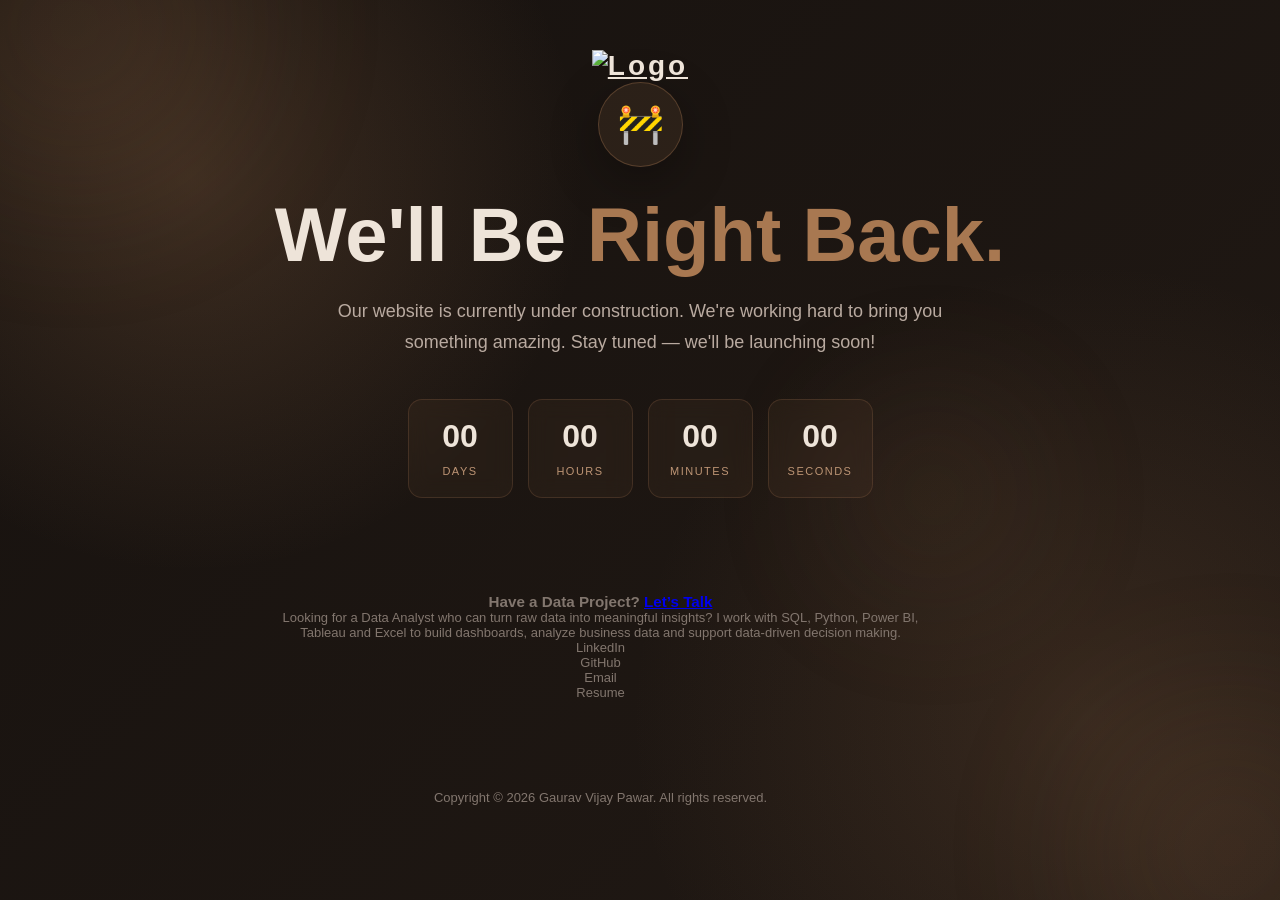
==== construction.html @ 31c05a86 "Add files via upload" ====
<!DOCTYPE html>
<html lang="en">

<head>
    <meta charset="UTF-8">
    <meta name="viewport" content="width=device-width, initial-scale=1.0">

    <title>Coming Soon | Under Construction</title>

    <style>
        :root {
            --primary: rgba(168, 120, 81, 1);
            --primary-light: hsl(27, 35%, 60%);
            --primary-dark: hsl(27, 35%, 35%);

            --bg-dark: #17120f;
            --bg-medium: #211914;

            --white: #ffffff;
            --cream: #eee4d9;
            --muted: #b9aaa0;
        }

        * {
            margin: 0;
            padding: 0;
            box-sizing: border-box;
        }

        body {
            min-height: 100vh;
            font-family: Arial, Helvetica, sans-serif;
            color: var(--white);

            display: flex;
            align-items: center;
            justify-content: center;

            overflow: hidden;

            background:
                radial-gradient(circle at 15% 20%,
                    rgba(168, 120, 81, 0.25),
                    transparent 30%),
                radial-gradient(circle at 85% 80%,
                    rgba(168, 120, 81, 0.18),
                    transparent 35%),
                linear-gradient(135deg,
                    var(--bg-dark),
                    var(--bg-medium));
        }

        /* Background */
        .background {
            position: fixed;
            inset: 0;
            overflow: hidden;
            z-index: -1;
        }

        .circle {
            position: absolute;
            border-radius: 50%;

            background: var(--primary);

            filter: blur(80px);
            opacity: 0.12;

            animation: float 10s infinite ease-in-out;
        }

        .circle:nth-child(1) {
            width: 350px;
            height: 350px;
            top: -150px;
            left: -100px;
        }

        .circle:nth-child(2) {
            width: 300px;
            height: 300px;
            right: -100px;
            bottom: -100px;
            animation-delay: 2s;
        }

        .circle:nth-child(3) {
            width: 180px;
            height: 180px;
            right: 20%;
            top: 45%;
            animation-delay: 4s;
        }

        @keyframes float {

            0%,
            100% {
                transform: translate(0, 0);
            }

            50% {
                transform: translate(20px, -30px);
            }
        }

        /* Main Container */
        .container {
            width: 90%;
            max-width: 850px;

            text-align: center;

            padding: 45px 30px;
        }

        /* Logo */
        .logo {
            font-size: 28px;
            font-weight: 800;

            letter-spacing: 3px;

            margin-bottom: 45px;

            color: var(--cream);
        }

        .logo span {
            color: var(--primary);
        }

        /* Icon */
        .icon {
            width: 85px;
            height: 85px;

            margin: 0 auto 28px;

            display: flex;
            align-items: center;
            justify-content: center;

            border-radius: 50%;

            background: rgba(168, 120, 81, 0.12);

            border: 1px solid rgba(168, 120, 81, 0.35);

            font-size: 38px;

            box-shadow:
                0 15px 50px rgba(0, 0, 0, 0.3);

            animation: pulse 3s infinite;
        }

        @keyframes pulse {

            0%,
            100% {
                transform: scale(1);
                box-shadow:
                    0 15px 50px rgba(0, 0, 0, 0.3);
            }

            50% {
                transform: scale(1.04);
                box-shadow:
                    0 15px 60px rgba(168, 120, 81, 0.18);
            }
        }

        /* Heading */
        h1 {
            font-size: clamp(42px, 7vw, 76px);

            line-height: 1.05;

            font-weight: 800;

            margin-bottom: 22px;

            color: var(--cream);
        }

        h1 span {
            color: var(--primary);
        }

        /* Description */
        .subtitle {
            max-width: 620px;

            margin: 0 auto;

            color: var(--muted);

            font-size: 18px;

            line-height: 1.7;
        }

        /* Countdown */
        .countdown {
            display: flex;

            justify-content: center;

            gap: 15px;

            margin: 42px 0;

            flex-wrap: wrap;
        }

        .time-box {
            min-width: 105px;

            padding: 18px 15px;

            border-radius: 14px;

            background:
                rgba(168, 120, 81, 0.08);

            border:
                1px solid rgba(168, 120, 81, 0.22);

            backdrop-filter: blur(10px);

            transition: 0.3s ease;
        }

        .time-box:hover {
            transform: translateY(-5px);

            background:
                rgba(168, 120, 81, 0.14);

            border-color:
                rgba(168, 120, 81, 0.45);
        }

        .time-box strong {
            display: block;

            font-size: 32px;

            margin-bottom: 6px;

            color: var(--cream);
        }

        .time-box small {
            color: var(--primary-light);

            text-transform: uppercase;

            font-size: 11px;

            letter-spacing: 1.5px;
        }

        /* Button */
        .button {
            display: inline-block;

            padding: 15px 32px;

            border-radius: 50px;

            background:
                var(--primary);

            color: #ffffff;

            text-decoration: none;

            font-weight: 700;

            transition: 0.3s ease;

            box-shadow:
                0 10px 30px rgba(168, 120, 81, 0.25);
        }

        .button:hover {
            transform: translateY(-3px);

            background:
                hsl(27, 35%, 57%);

            box-shadow:
                0 15px 40px rgba(168, 120, 81, 0.4);
        }

        /* Footer */
        .footer {
            margin-top: 50px;

            color: #82766e;

            font-size: 13px;
        }

        /* Mobile */
        @media (max-width: 600px) {

            .container {
                padding: 30px 15px;
            }

            .logo {
                font-size: 23px;
                margin-bottom: 35px;
            }

            .icon {
                width: 75px;
                height: 75px;
                font-size: 32px;
            }

            .subtitle {
                font-size: 16px;
            }

            .countdown {
                gap: 8px;
                margin: 32px 0;
            }

            .time-box {
                min-width: 76px;
                padding: 14px 8px;
            }

            .time-box strong {
                font-size: 25px;
            }

            .time-box small {
                font-size: 9px;
            }

            .button {
                padding: 13px 27px;
            }
        }
    </style>
</head>

<body>

    <!-- Animated Background -->
    <div class="background">
        <div class="circle"></div>
        <div class="circle"></div>
        <div class="circle"></div>
    </div>


    <main class="container">

        <!-- Logo -->
        <a href="index.html" class="logo">
            <img src="img/logo.png" alt="Logo">
        </a>


        <!-- Construction Icon -->
        <div class="icon">
            🚧
        </div>


        <!-- Heading -->
        <h1>
            We'll Be <span>Right Back.</span>
        </h1>


        <!-- Description -->
        <p class="subtitle">
            Our website is currently under construction.
            We're working hard to bring you something amazing.
            Stay tuned — we'll be launching soon!
        </p>


        <!-- Countdown -->
        <div class="countdown">

            <div class="time-box">
                <strong id="days">00</strong>
                <small>Days</small>
            </div>

            <div class="time-box">
                <strong id="hours">00</strong>
                <small>Hours</small>
            </div>

            <div class="time-box">
                <strong id="minutes">00</strong>
                <small>Minutes</small>
            </div>

            <div class="time-box">
                <strong id="seconds">00</strong>
                <small>Seconds</small>
            </div>

        </div>


        <!-- footer start -->
        <footer class="footer">
            <div class="footer_top">
                <div class="container">

                    <div class="row">
                        <div class="col-lg-8">
                            <div class="lets_talk">
                                <h3>
                                    Have a Data Project?
                                    <a href="mailto:gauravpawar28396@gmail.com">
                                        Let’s Talk
                                    </a>
                                </h3>

                                <p>
                                    Looking for a Data Analyst who can turn raw data into
                                    meaningful insights? I work with SQL, Python, Power BI,
                                    Tableau and Excel to build dashboards, analyze business
                                    data and support data-driven decision making.
                                </p>
                            </div>
                        </div>
                    </div>

                    <div class="row">

                        <!-- LinkedIn -->
                        <div class="col-md-3">
                            <div class="single_links d-flex justify-content-between align-items-center">
                                <span>LinkedIn</span>
                                <a href="https://www.linkedin.com/in/gauravpawar" target="_blank"
                                    rel="noopener noreferrer" aria-label="Gaurav Pawar LinkedIn">
                                    <i class="fa fa-linkedin"></i>
                                </a>
                            </div>
                        </div>

                        <!-- GitHub -->
                        <div class="col-md-3">
                            <div class="single_links d-flex justify-content-between align-items-center">
                                <span>GitHub</span>
                                <a href="#" target="_blank" rel="noopener noreferrer" aria-label="Gaurav Pawar GitHub">
                                    <i class="fa fa-github"></i>
                                </a>
                            </div>
                        </div>

                        <!-- Email -->
                        <div class="col-md-3">
                            <div class="single_links d-flex justify-content-between align-items-center">
                                <span>Email</span>
                                <a href="mailto:gauravpawar28396@gmail.com" aria-label="Email Gaurav Pawar">
                                    <i class="fa fa-envelope"></i>
                                </a>
                            </div>
                        </div>

                        <!-- Resume -->
                        <div class="col-md-3">
                            <div class="single_links d-flex justify-content-between align-items-center">
                                <span>Resume</span>
                                <a href="Gaurav_Pawar_Data_Analyst_Resume.pdf" target="_blank"
                                    aria-label="View Gaurav Pawar Resume">
                                    <i class="fa fa-file-text"></i>
                                </a>
                            </div>
                        </div>

                    </div>

                </div>
            </div>

            <div class="copy-right_text">
                <div class="container">

                    <div class="footer_border"></div>

                    <div class="row">
                        <div class="col-xl-12">

                            <p class="copy_right text-center">
                                Copyright &copy;
                                <script>
                                    document.write(new Date().getFullYear());
                                </script>
                                Gaurav Vijay Pawar. All rights reserved.
                            </p>

                        </div>
                    </div>

                </div>
            </div>
        </footer>
        <!--/ footer end -->


    </main>


    <script>

        /* ===============================
           WEBSITE LAUNCH DATE
        =============================== */

        const launchDate =
            new Date("September 30, 2026 12:00:00").getTime();


        const timer = setInterval(function () {

            const now =
                new Date().getTime();

            const distance =
                launchDate - now;


            const days =
                Math.floor(
                    distance /
                    (1000 * 60 * 60 * 24)
                );


            const hours =
                Math.floor(
                    (distance %
                        (1000 * 60 * 60 * 24)) /
                    (1000 * 60 * 60)
                );


            const minutes =
                Math.floor(
                    (distance %
                        (1000 * 60 * 60)) /
                    (1000 * 60)
                );


            const seconds =
                Math.floor(
                    (distance %
                        (1000 * 60)) /
                    1000
                );


            document.getElementById("days")
                .innerText =
                String(days).padStart(2, "0");


            document.getElementById("hours")
                .innerText =
                String(hours).padStart(2, "0");


            document.getElementById("minutes")
                .innerText =
                String(minutes).padStart(2, "0");


            document.getElementById("seconds")
                .innerText =
                String(seconds).padStart(2, "0");


            if (distance < 0) {

                clearInterval(timer);

                document.getElementById("days")
                    .innerText = "00";

                document.getElementById("hours")
                    .innerText = "00";

                document.getElementById("minutes")
                    .innerText = "00";

                document.getElementById("seconds")
                    .innerText = "00";
            }

        }, 1000);

    </script>

</body>

</html>
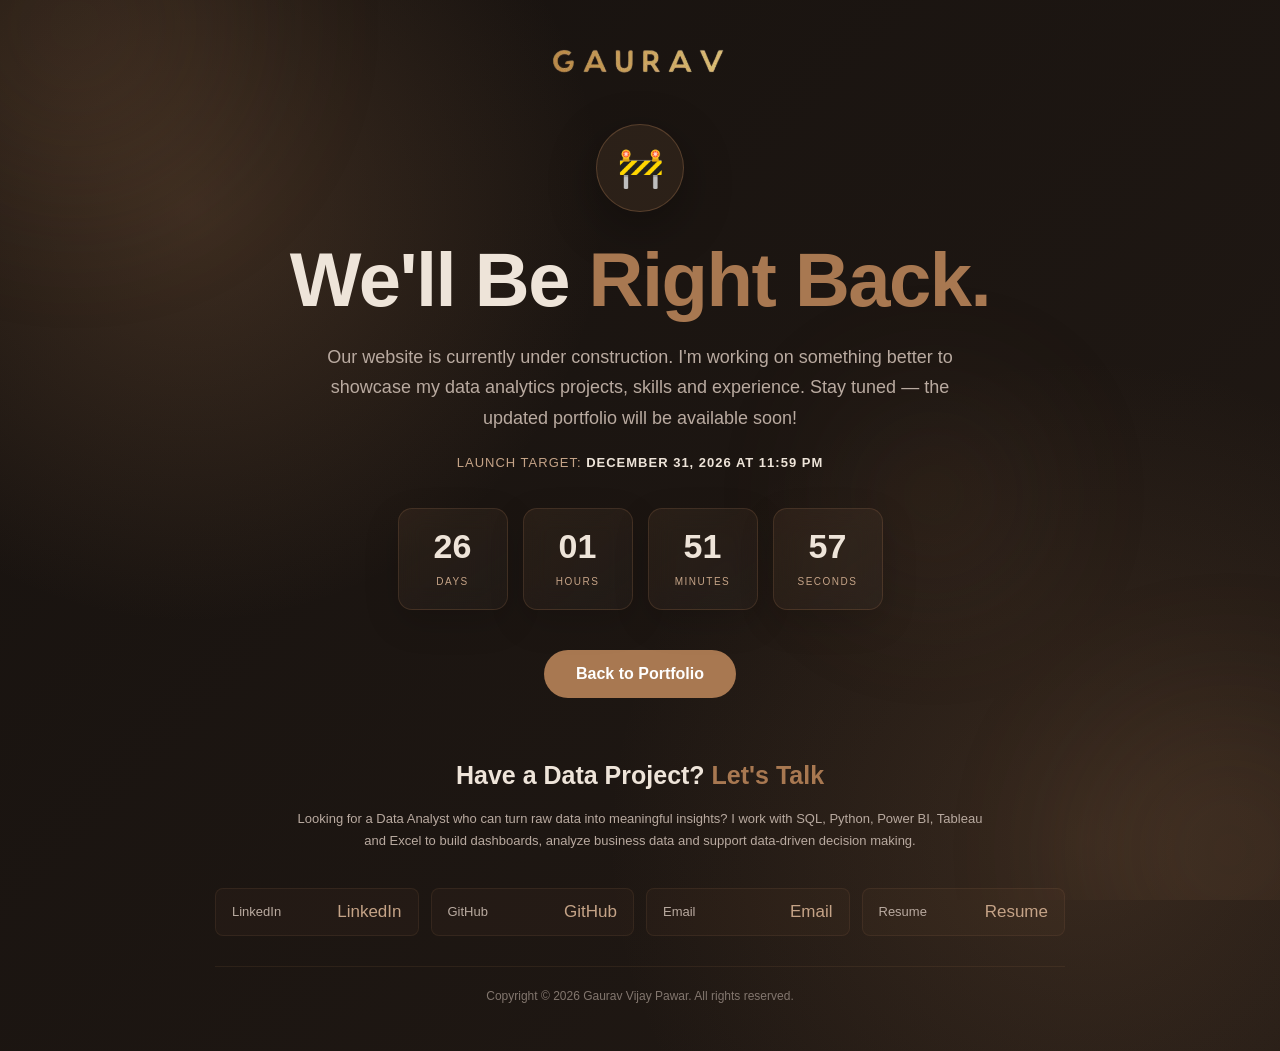
==== commit 217617ad: "updated 8 Oct code" ====
--- a/construction.html
+++ b/construction.html
@@ -5,12 +5,15 @@
     <meta charset="UTF-8">
     <meta name="viewport" content="width=device-width, initial-scale=1.0">
 
-    <title>Coming Soon | Under Construction</title>
+    <title>Coming Soon | Gaurav Pawar</title>
+
+    <meta name="description"
+        content="Gaurav Pawar Data Analyst Portfolio — Website currently under construction.">
 
     <style>
         :root {
             --primary: rgba(168, 120, 81, 1);
-            --primary-light: hsl(27, 35%, 60%);
+            --primary-light: hsl(27, 35%, 65%);
             --primary-dark: hsl(27, 35%, 35%);
 
             --bg-dark: #17120f;
@@ -19,7 +22,15 @@
             --white: #ffffff;
             --cream: #eee4d9;
             --muted: #b9aaa0;
-        }
+            --muted-dark: #82766e;
+
+            --glass-bg: rgba(255, 255, 255, 0.035);
+            --glass-border: rgba(168, 120, 81, 0.22);
+        }
+
+        /* =========================================
+           RESET
+        ========================================= */
 
         * {
             margin: 0;
@@ -27,52 +38,79 @@
             box-sizing: border-box;
         }
 
+        html {
+            scroll-behavior: smooth;
+        }
+
         body {
             min-height: 100vh;
-            font-family: Arial, Helvetica, sans-serif;
+
+            font-family:
+                Arial,
+                Helvetica,
+                sans-serif;
+
             color: var(--white);
 
             display: flex;
             align-items: center;
             justify-content: center;
 
-            overflow: hidden;
+            overflow-x: hidden;
 
             background:
-                radial-gradient(circle at 15% 20%,
+                radial-gradient(
+                    circle at 15% 20%,
                     rgba(168, 120, 81, 0.25),
-                    transparent 30%),
-                radial-gradient(circle at 85% 80%,
+                    transparent 30%
+                ),
+                radial-gradient(
+                    circle at 85% 80%,
                     rgba(168, 120, 81, 0.18),
-                    transparent 35%),
-                linear-gradient(135deg,
+                    transparent 35%
+                ),
+                linear-gradient(
+                    135deg,
                     var(--bg-dark),
-                    var(--bg-medium));
-        }
-
-        /* Background */
+                    var(--bg-medium)
+                );
+        }
+
+
+        /* =========================================
+           ANIMATED BACKGROUND
+        ========================================= */
+
         .background {
             position: fixed;
             inset: 0;
+
             overflow: hidden;
+
             z-index: -1;
+
+            pointer-events: none;
         }
 
         .circle {
             position: absolute;
+
             border-radius: 50%;
 
             background: var(--primary);
 
             filter: blur(80px);
+
             opacity: 0.12;
 
-            animation: float 10s infinite ease-in-out;
+            animation:
+                float 10s infinite ease-in-out;
         }
 
         .circle:nth-child(1) {
             width: 350px;
             height: 350px;
+
             top: -150px;
             left: -100px;
         }
@@ -80,16 +118,20 @@
         .circle:nth-child(2) {
             width: 300px;
             height: 300px;
+
             right: -100px;
             bottom: -100px;
+
             animation-delay: 2s;
         }
 
         .circle:nth-child(3) {
             width: 180px;
             height: 180px;
+
             right: 20%;
             top: 45%;
+
             animation-delay: 4s;
         }
 
@@ -105,55 +147,81 @@
             }
         }
 
-        /* Main Container */
+
+        /* =========================================
+           MAIN CONTAINER
+        ========================================= */
+
         .container {
-            width: 90%;
-            max-width: 850px;
+            width: 92%;
+            max-width: 900px;
 
             text-align: center;
 
-            padding: 45px 30px;
-        }
-
-        /* Logo */
+            padding: 45px 25px;
+        }
+
+
+        /* =========================================
+           LOGO
+        ========================================= */
+
         .logo {
-            font-size: 28px;
-            font-weight: 800;
-
-            letter-spacing: 3px;
-
-            margin-bottom: 45px;
-
-            color: var(--cream);
-        }
-
-        .logo span {
-            color: var(--primary);
-        }
-
-        /* Icon */
+            display: inline-block;
+
+            margin-bottom: 42px;
+
+            transition:
+                transform 0.3s ease,
+                opacity 0.3s ease;
+        }
+
+        .logo:hover {
+            transform: translateY(-2px);
+
+            opacity: 0.9;
+        }
+
+        .logo img {
+            max-width: 180px;
+            height: auto;
+
+            display: block;
+
+            margin: auto;
+        }
+
+
+        /* =========================================
+           CONSTRUCTION ICON
+        ========================================= */
+
         .icon {
-            width: 85px;
-            height: 85px;
+            width: 88px;
+            height: 88px;
 
             margin: 0 auto 28px;
 
             display: flex;
+
             align-items: center;
             justify-content: center;
 
             border-radius: 50%;
 
-            background: rgba(168, 120, 81, 0.12);
-
-            border: 1px solid rgba(168, 120, 81, 0.35);
+            background:
+                rgba(168, 120, 81, 0.12);
+
+            border:
+                1px solid rgba(168, 120, 81, 0.35);
 
             font-size: 38px;
 
             box-shadow:
                 0 15px 50px rgba(0, 0, 0, 0.3);
 
-            animation: pulse 3s infinite;
+            animation:
+                pulse 3s infinite ease-in-out;
         }
 
         @keyframes pulse {
@@ -161,20 +229,27 @@
             0%,
             100% {
                 transform: scale(1);
+
                 box-shadow:
                     0 15px 50px rgba(0, 0, 0, 0.3);
             }
 
             50% {
-                transform: scale(1.04);
+                transform: scale(1.05);
+
                 box-shadow:
                     0 15px 60px rgba(168, 120, 81, 0.18);
             }
         }
 
-        /* Heading */
+
+        /* =========================================
+           HEADING
+        ========================================= */
+
         h1 {
-            font-size: clamp(42px, 7vw, 76px);
+            font-size:
+                clamp(42px, 7vw, 76px);
 
             line-height: 1.05;
 
@@ -183,15 +258,21 @@
             margin-bottom: 22px;
 
             color: var(--cream);
+
+            letter-spacing: -1.5px;
         }
 
         h1 span {
             color: var(--primary);
         }
 
-        /* Description */
+
+        /* =========================================
+           DESCRIPTION
+        ========================================= */
+
         .subtitle {
-            max-width: 620px;
+            max-width: 650px;
 
             margin: 0 auto;
 
@@ -202,7 +283,34 @@
             line-height: 1.7;
         }
 
-        /* Countdown */
+
+        /* =========================================
+           DEADLINE TEXT
+        ========================================= */
+
+        .deadline {
+            margin-top: 22px;
+
+            color: var(--primary-light);
+
+            font-size: 13px;
+
+            letter-spacing: 1px;
+
+            text-transform: uppercase;
+        }
+
+        .deadline strong {
+            color: var(--cream);
+
+            font-weight: 600;
+        }
+
+
+        /* =========================================
+           COUNTDOWN
+        ========================================= */
+
         .countdown {
             display: flex;
 
@@ -210,27 +318,44 @@
 
             gap: 15px;
 
-            margin: 42px 0;
+            margin: 38px 0 40px;
 
             flex-wrap: wrap;
         }
 
+
+        /* =========================================
+           TIME BOX
+        ========================================= */
+
         .time-box {
-            min-width: 105px;
-
-            padding: 18px 15px;
+            min-width: 110px;
+
+            padding: 20px 15px;
 
             border-radius: 14px;
 
             background:
-                rgba(168, 120, 81, 0.08);
+                linear-gradient(
+                    145deg,
+                    rgba(168, 120, 81, 0.10),
+                    rgba(255, 255, 255, 0.025)
+                );
 
             border:
-                1px solid rgba(168, 120, 81, 0.22);
-
-            backdrop-filter: blur(10px);
-
-            transition: 0.3s ease;
+                1px solid var(--glass-border);
+
+            backdrop-filter: blur(12px);
+
+            -webkit-backdrop-filter: blur(12px);
+
+            box-shadow:
+                0 12px 35px rgba(0, 0, 0, 0.15);
+
+            transition:
+                transform 0.3s ease,
+                background 0.3s ease,
+                border-color 0.3s ease;
         }
 
         .time-box:hover {
@@ -243,14 +368,19 @@
                 rgba(168, 120, 81, 0.45);
         }
 
+
         .time-box strong {
             display: block;
 
-            font-size: 32px;
-
-            margin-bottom: 6px;
+            font-size: 34px;
+
+            line-height: 1;
+
+            margin-bottom: 8px;
 
             color: var(--cream);
+
+            font-weight: 700;
         }
 
         .time-box small {
@@ -258,16 +388,25 @@
 
             text-transform: uppercase;
 
-            font-size: 11px;
+            font-size: 10px;
 
             letter-spacing: 1.5px;
         }
 
-        /* Button */
+
+        /* =========================================
+           BUTTON
+        ========================================= */
+
         .button {
-            display: inline-block;
+            display: inline-flex;
+
+            align-items: center;
+            justify-content: center;
 
             padding: 15px 32px;
+
+            min-width: 150px;
 
             border-radius: 50px;
 
@@ -280,10 +419,10 @@
 
             font-weight: 700;
 
-            transition: 0.3s ease;
-
-            box-shadow:
-                0 10px 30px rgba(168, 120, 81, 0.25);
+            transition:
+                transform 0.3s ease,
+                background 0.3s ease,
+                box-shadow 0.3s ease;
         }
 
         .button:hover {
@@ -296,45 +435,205 @@
                 0 15px 40px rgba(168, 120, 81, 0.4);
         }
 
-        /* Footer */
+
+        /* =========================================
+           FOOTER
+        ========================================= */
+
         .footer {
             margin-top: 50px;
 
-            color: #82766e;
+            color: var(--muted-dark);
 
             font-size: 13px;
         }
 
-        /* Mobile */
-        @media (max-width: 600px) {
+        .footer_top {
+            padding-top: 10px;
+        }
+
+        .lets_talk {
+            margin-bottom: 35px;
+        }
+
+        .lets_talk h3 {
+            color: var(--cream);
+
+            font-size: 25px;
+
+            margin-bottom: 15px;
+
+            line-height: 1.4;
+        }
+
+        .lets_talk h3 a {
+            color: var(--primary);
+
+            text-decoration: none;
+
+            transition: color 0.3s ease;
+        }
+
+        .lets_talk h3 a:hover {
+            color: var(--primary-light);
+        }
+
+        .lets_talk p {
+            max-width: 700px;
+
+            margin: auto;
+
+            color: var(--muted);
+
+            line-height: 1.7;
+        }
+
+
+        /* =========================================
+           SOCIAL / FOOTER LINKS
+        ========================================= */
+
+        .footer-links {
+            display: grid;
+
+            grid-template-columns:
+                repeat(4, 1fr);
+
+            gap: 12px;
+
+            margin-top: 30px;
+        }
+
+        .single_links {
+            display: flex;
+
+            align-items: center;
+            justify-content: space-between;
+
+            padding: 13px 16px;
+
+            border-radius: 8px;
+
+            background:
+                rgba(168, 120, 81, 0.05);
+
+            border:
+                1px solid rgba(168, 120, 81, 0.12);
+
+            transition:
+                transform 0.3s ease,
+                border-color 0.3s ease,
+                background 0.3s ease;
+        }
+
+        .single_links:hover {
+            transform: translateY(-3px);
+
+            background:
+                rgba(168, 120, 81, 0.10);
+
+            border-color:
+                rgba(168, 120, 81, 0.30);
+        }
+
+        .single_links span {
+            color: var(--muted);
+        }
+
+        .single_links a {
+            color: var(--primary-light);
+
+            font-size: 17px;
+
+            text-decoration: none;
+        }
+
+        .single_links a:hover {
+            color: var(--cream);
+        }
+
+
+        /* =========================================
+           COPYRIGHT
+        ========================================= */
+
+        .copy-right_text {
+            margin-top: 30px;
+        }
+
+        .footer_border {
+            width: 100%;
+
+            height: 1px;
+
+            margin-bottom: 20px;
+
+            background:
+                rgba(168, 120, 81, 0.12);
+        }
+
+        .copy_right {
+            color: var(--muted-dark);
+
+            font-size: 12px;
+
+            line-height: 1.6;
+        }
+
+
+        /* =========================================
+           MOBILE
+        ========================================= */
+
+        @media (max-width: 700px) {
 
             .container {
-                padding: 30px 15px;
+                width: 94%;
+
+                padding:
+                    30px 10px;
             }
 
             .logo {
-                font-size: 23px;
-                margin-bottom: 35px;
+                margin-bottom: 32px;
+            }
+
+            .logo img {
+                max-width: 150px;
             }
 
             .icon {
                 width: 75px;
                 height: 75px;
+
                 font-size: 32px;
+            }
+
+            h1 {
+                font-size:
+                    clamp(38px, 12vw, 55px);
+
+                letter-spacing: -1px;
             }
 
             .subtitle {
                 font-size: 16px;
+
+                line-height: 1.65;
             }
 
             .countdown {
                 gap: 8px;
-                margin: 32px 0;
+
+                margin:
+                    30px 0 35px;
             }
 
             .time-box {
                 min-width: 76px;
-                padding: 14px 8px;
+
+                padding:
+                    14px 8px;
             }
 
             .time-box strong {
@@ -343,18 +642,65 @@
 
             .time-box small {
                 font-size: 9px;
+
+                letter-spacing: 1px;
             }
 
             .button {
-                padding: 13px 27px;
+                padding:
+                    13px 27px;
+            }
+
+            .footer {
+                margin-top: 40px;
+            }
+
+            .lets_talk h3 {
+                font-size: 21px;
+            }
+
+            .lets_talk p {
+                font-size: 13px;
+            }
+
+            .footer-links {
+                grid-template-columns:
+                    repeat(2, 1fr);
+
+                gap: 8px;
+            }
+
+            .single_links {
+                padding:
+                    11px 12px;
+            }
+        }
+
+
+        @media (max-width: 400px) {
+
+            .footer-links {
+                grid-template-columns: 1fr;
+            }
+
+            .time-box {
+                min-width: 70px;
+            }
+
+            .time-box strong {
+                font-size: 23px;
             }
         }
     </style>
 </head>
 
+
 <body>
 
-    <!-- Animated Background -->
+    <!-- =========================================
+         ANIMATED BACKGROUND
+    ========================================== -->
+
     <div class="background">
         <div class="circle"></div>
         <div class="circle"></div>
@@ -362,35 +708,57 @@
     </div>
 
 
+    <!-- =========================================
+         MAIN
+    ========================================== -->
+
     <main class="container">
 
         <!-- Logo -->
+
         <a href="index.html" class="logo">
-            <img src="img/logo.png" alt="Logo">
+            <img src="img/logo.png"
+                alt="Gaurav Pawar Logo">
         </a>
 
 
         <!-- Construction Icon -->
+
         <div class="icon">
             🚧
         </div>
 
 
         <!-- Heading -->
+
         <h1>
-            We'll Be <span>Right Back.</span>
+            We'll Be
+            <span>Right Back.</span>
         </h1>
 
 
         <!-- Description -->
+
         <p class="subtitle">
             Our website is currently under construction.
-            We're working hard to bring you something amazing.
-            Stay tuned — we'll be launching soon!
+            I'm working on something better to showcase my
+            data analytics projects, skills and experience.
+            Stay tuned — the updated portfolio will be available soon!
         </p>
 
 
+        <!-- Automatically calculated deadline -->
+
+        <div class="deadline">
+            Launch target:
+            <strong id="deadline-date">
+                End of this month
+            </strong>
+        </div>
+
+
         <!-- Countdown -->
+
         <div class="countdown">
 
             <div class="time-box">
@@ -416,133 +784,278 @@
         </div>
 
 
-        <!-- footer start -->
+        <!-- Back to portfolio -->
+
+        <a href="index.html"
+            class="button">
+            Back to Portfolio
+        </a>
+
+
+        <!-- =====================================
+             FOOTER
+        ====================================== -->
+
         <footer class="footer">
+
             <div class="footer_top">
-                <div class="container">
-
-                    <div class="row">
-                        <div class="col-lg-8">
-                            <div class="lets_talk">
-                                <h3>
-                                    Have a Data Project?
-                                    <a href="mailto:gauravpawar28396@gmail.com">
-                                        Let’s Talk
-                                    </a>
-                                </h3>
-
-                                <p>
-                                    Looking for a Data Analyst who can turn raw data into
-                                    meaningful insights? I work with SQL, Python, Power BI,
-                                    Tableau and Excel to build dashboards, analyze business
-                                    data and support data-driven decision making.
-                                </p>
-                            </div>
-                        </div>
+
+                <div class="lets_talk">
+
+                    <h3>
+                        Have a Data Project?
+                        <a href="mailto:gauravpawar28396@gmail.com">
+                            Let's Talk
+                        </a>
+                    </h3>
+
+                    <p>
+                        Looking for a Data Analyst who can turn raw
+                        data into meaningful insights? I work with SQL,
+                        Python, Power BI, Tableau and Excel to build
+                        dashboards, analyze business data and support
+                        data-driven decision making.
+                    </p>
+
+                </div>
+
+
+                <!-- Footer Links -->
+
+                <div class="footer-links">
+
+                    <!-- LinkedIn -->
+
+                    <div class="single_links">
+
+                        <span>
+                            LinkedIn
+                        </span>
+
+                        <a href="https://www.linkedin.com/in/gauravpawar"
+                            target="_blank"
+                            rel="noopener noreferrer"
+                            aria-label="Gaurav Pawar LinkedIn">
+
+                            LinkedIn
+
+                        </a>
+
                     </div>
 
-                    <div class="row">
-
-                        <!-- LinkedIn -->
-                        <div class="col-md-3">
-                            <div class="single_links d-flex justify-content-between align-items-center">
-                                <span>LinkedIn</span>
-                                <a href="https://www.linkedin.com/in/gauravpawar" target="_blank"
-                                    rel="noopener noreferrer" aria-label="Gaurav Pawar LinkedIn">
-                                    <i class="fa fa-linkedin"></i>
-                                </a>
-                            </div>
-                        </div>
-
-                        <!-- GitHub -->
-                        <div class="col-md-3">
-                            <div class="single_links d-flex justify-content-between align-items-center">
-                                <span>GitHub</span>
-                                <a href="#" target="_blank" rel="noopener noreferrer" aria-label="Gaurav Pawar GitHub">
-                                    <i class="fa fa-github"></i>
-                                </a>
-                            </div>
-                        </div>
-
-                        <!-- Email -->
-                        <div class="col-md-3">
-                            <div class="single_links d-flex justify-content-between align-items-center">
-                                <span>Email</span>
-                                <a href="mailto:gauravpawar28396@gmail.com" aria-label="Email Gaurav Pawar">
-                                    <i class="fa fa-envelope"></i>
-                                </a>
-                            </div>
-                        </div>
-
-                        <!-- Resume -->
-                        <div class="col-md-3">
-                            <div class="single_links d-flex justify-content-between align-items-center">
-                                <span>Resume</span>
-                                <a href="Gaurav_Pawar_Data_Analyst_Resume.pdf" target="_blank"
-                                    aria-label="View Gaurav Pawar Resume">
-                                    <i class="fa fa-file-text"></i>
-                                </a>
-                            </div>
-                        </div>
+
+                    <!-- GitHub -->
+
+                    <div class="single_links">
+
+                        <span>
+                            GitHub
+                        </span>
+
+                        <a href="https://github.com/gaurav2830"
+                            target="_blank"
+                            rel="noopener noreferrer"
+                            aria-label="Gaurav Pawar GitHub">
+
+                            GitHub
+
+                        </a>
 
                     </div>
 
+
+                    <!-- Email -->
+
+                    <div class="single_links">
+
+                        <span>
+                            Email
+                        </span>
+
+                        <a href="mailto:gauravpawar28396@gmail.com"
+                            aria-label="Email Gaurav Pawar">
+
+                            Email
+
+                        </a>
+
+                    </div>
+
+
+                    <!-- Resume -->
+
+                    <div class="single_links">
+
+                        <span>
+                            Resume
+                        </span>
+
+                        <a href="Gaurav_Pawar_Data_Analyst_Resume.pdf"
+                            target="_blank"
+                            rel="noopener noreferrer"
+                            aria-label="View Gaurav Pawar Resume">
+
+                            Resume
+
+                        </a>
+
+                    </div>
+
                 </div>
+
             </div>
 
+
+            <!-- Copyright -->
+
             <div class="copy-right_text">
-                <div class="container">
-
-                    <div class="footer_border"></div>
-
-                    <div class="row">
-                        <div class="col-xl-12">
-
-                            <p class="copy_right text-center">
-                                Copyright &copy;
-                                <script>
-                                    document.write(new Date().getFullYear());
-                                </script>
-                                Gaurav Vijay Pawar. All rights reserved.
-                            </p>
-
-                        </div>
-                    </div>
-
-                </div>
+
+                <div class="footer_border"></div>
+
+                <p class="copy_right">
+
+                    Copyright &copy;
+
+                    <span id="current-year"></span>
+
+                    Gaurav Vijay Pawar.
+                    All rights reserved.
+
+                </p>
+
             </div>
+
         </footer>
-        <!--/ footer end -->
-
 
     </main>
 
 
+    <!-- =========================================
+         AUTOMATIC MONTH-END COUNTDOWN
+    ========================================== -->
+
     <script>
 
-        /* ===============================
-           WEBSITE LAUNCH DATE
-        =============================== */
-
-        const launchDate =
-            new Date("September 30, 2026 12:00:00").getTime();
-
-
-        const timer = setInterval(function () {
-
-            const now =
-                new Date().getTime();
-
-            const distance =
-                launchDate - now;
-
+        /*
+        =====================================================
+        AUTOMATIC MONTH-END DEADLINE
+        =====================================================
+
+        This function calculates the last day of the
+        CURRENT month automatically.
+
+        Example:
+
+        October 2026
+        -> October 31, 2026
+
+        November 2026
+        -> November 30, 2026
+
+        December 2026
+        -> December 31, 2026
+
+        January 2027
+        -> January 31, 2027
+
+        No manual date update is required.
+        =====================================================
+        */
+
+        function getMonthEnd() {
+
+            const now = new Date();
+
+            /*
+            new Date(year, month + 1, 0)
+            returns the last day of the current month.
+            */
+
+            return new Date(
+                now.getFullYear(),
+                now.getMonth() + 1,
+                0,
+                23,
+                59,
+                59,
+                999
+            );
+        }
+
+
+        /*
+        =====================================================
+        FORMAT DEADLINE DATE
+        =====================================================
+        */
+
+        function updateDeadlineText(deadline) {
+
+            const options = {
+                day: "numeric",
+                month: "long",
+                year: "numeric"
+            };
+
+            document.getElementById("deadline-date")
+                .textContent =
+                deadline.toLocaleDateString(
+                    undefined,
+                    options
+                ) + " at 11:59 PM";
+        }
+
+
+        /*
+        =====================================================
+        UPDATE COUNTDOWN
+        =====================================================
+        */
+
+        function updateCountdown() {
+
+            const now = new Date();
+
+            let deadline = getMonthEnd();
+
+            let distance =
+                deadline.getTime() -
+                now.getTime();
+
+
+            /*
+            If the month has already ended,
+            calculate the next month's deadline.
+            */
+
+            if (distance <= 0) {
+
+                deadline =
+                    new Date(
+                        now.getFullYear(),
+                        now.getMonth() + 2,
+                        0,
+                        23,
+                        59,
+                        59,
+                        999
+                    );
+
+                distance =
+                    deadline.getTime() -
+                    now.getTime();
+            }
+
+
+            /*
+            Calculate time units
+            */
 
             const days =
                 Math.floor(
                     distance /
                     (1000 * 60 * 60 * 24)
                 );
-
 
             const hours =
                 Math.floor(
@@ -551,7 +1064,6 @@
                     (1000 * 60 * 60)
                 );
 
-
             const minutes =
                 Math.floor(
                     (distance %
@@ -559,7 +1071,6 @@
                     (1000 * 60)
                 );
 
-
             const seconds =
                 Math.floor(
                     (distance %
@@ -568,44 +1079,58 @@
                 );
 
 
+            /*
+            Update HTML
+            */
+
             document.getElementById("days")
-                .innerText =
+                .textContent =
                 String(days).padStart(2, "0");
 
-
             document.getElementById("hours")
-                .innerText =
+                .textContent =
                 String(hours).padStart(2, "0");
 
-
             document.getElementById("minutes")
-                .innerText =
+                .textContent =
                 String(minutes).padStart(2, "0");
 
-
             document.getElementById("seconds")
-                .innerText =
+                .textContent =
                 String(seconds).padStart(2, "0");
 
 
-            if (distance < 0) {
-
-                clearInterval(timer);
-
-                document.getElementById("days")
-                    .innerText = "00";
-
-                document.getElementById("hours")
-                    .innerText = "00";
-
-                document.getElementById("minutes")
-                    .innerText = "00";
-
-                document.getElementById("seconds")
-                    .innerText = "00";
-            }
-
-        }, 1000);
+            /*
+            Update deadline text
+            */
+
+            updateDeadlineText(deadline);
+        }
+
+
+        /*
+        =====================================================
+        CURRENT YEAR
+        =====================================================
+        */
+
+        document.getElementById("current-year")
+            .textContent =
+            new Date().getFullYear();
+
+
+        /*
+        =====================================================
+        START COUNTDOWN
+        =====================================================
+        */
+
+        updateCountdown();
+
+        setInterval(
+            updateCountdown,
+            1000
+        );
 
     </script>
 
